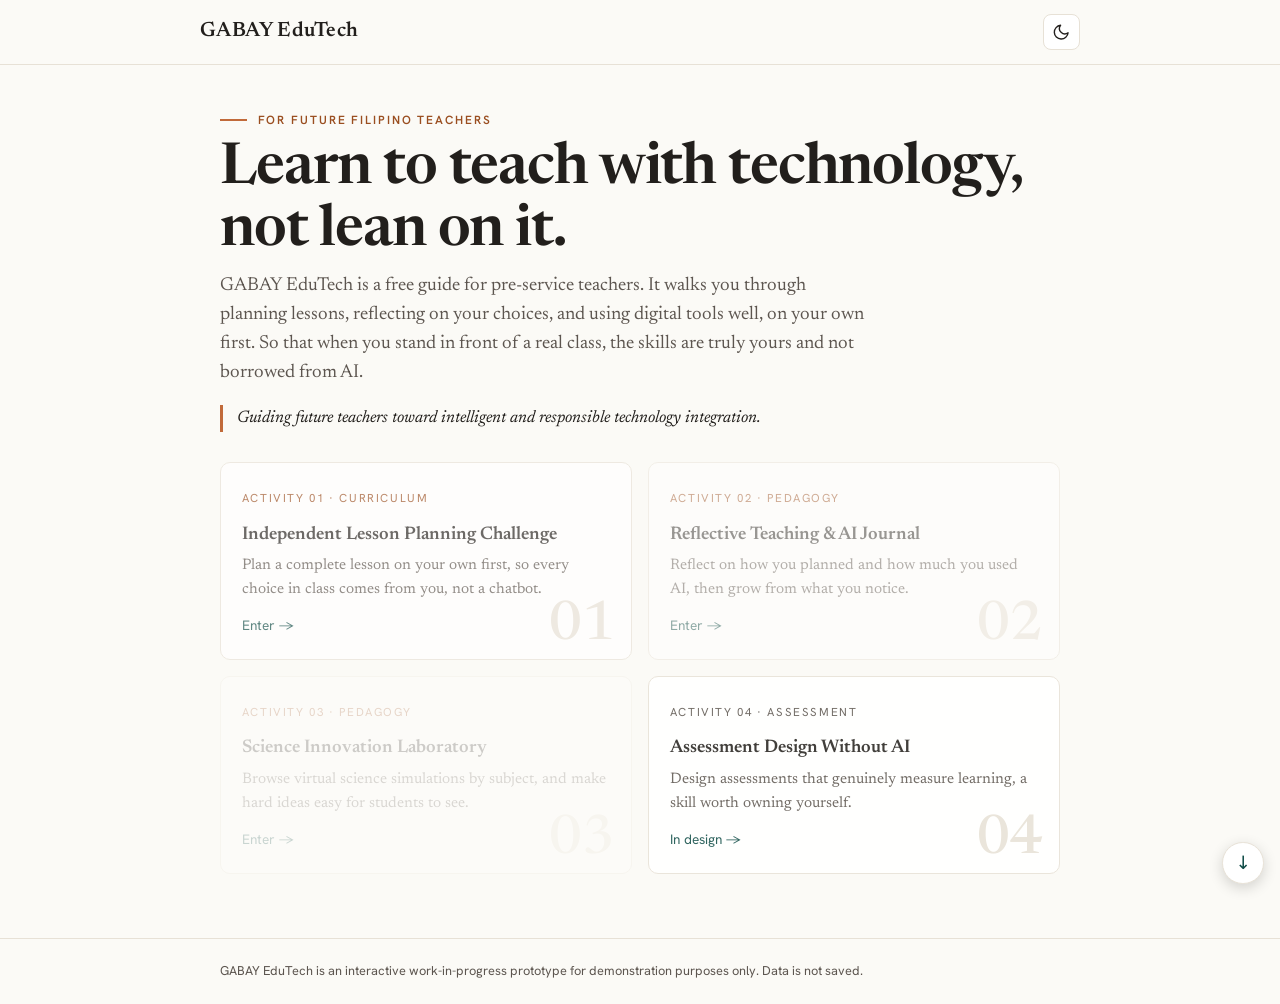
==== index.html @ 9e15fa3e "Add files via upload" ====
<!doctype html>
<html lang="en">
  <head>
    <meta charset="UTF-8" />
    <meta http-equiv="refresh" content="0; url=gabay-edutech-prototype-final.html" />
    <title>Redirecting...</title>
  </head>
  <body>
    <p>Redirecting to the webpage...</p>
    <p>
      <a href="gabay-edutech-prototype-final.html"
        >Click here if the page does not open.</a
      >
    </p>
  </body>
</html>
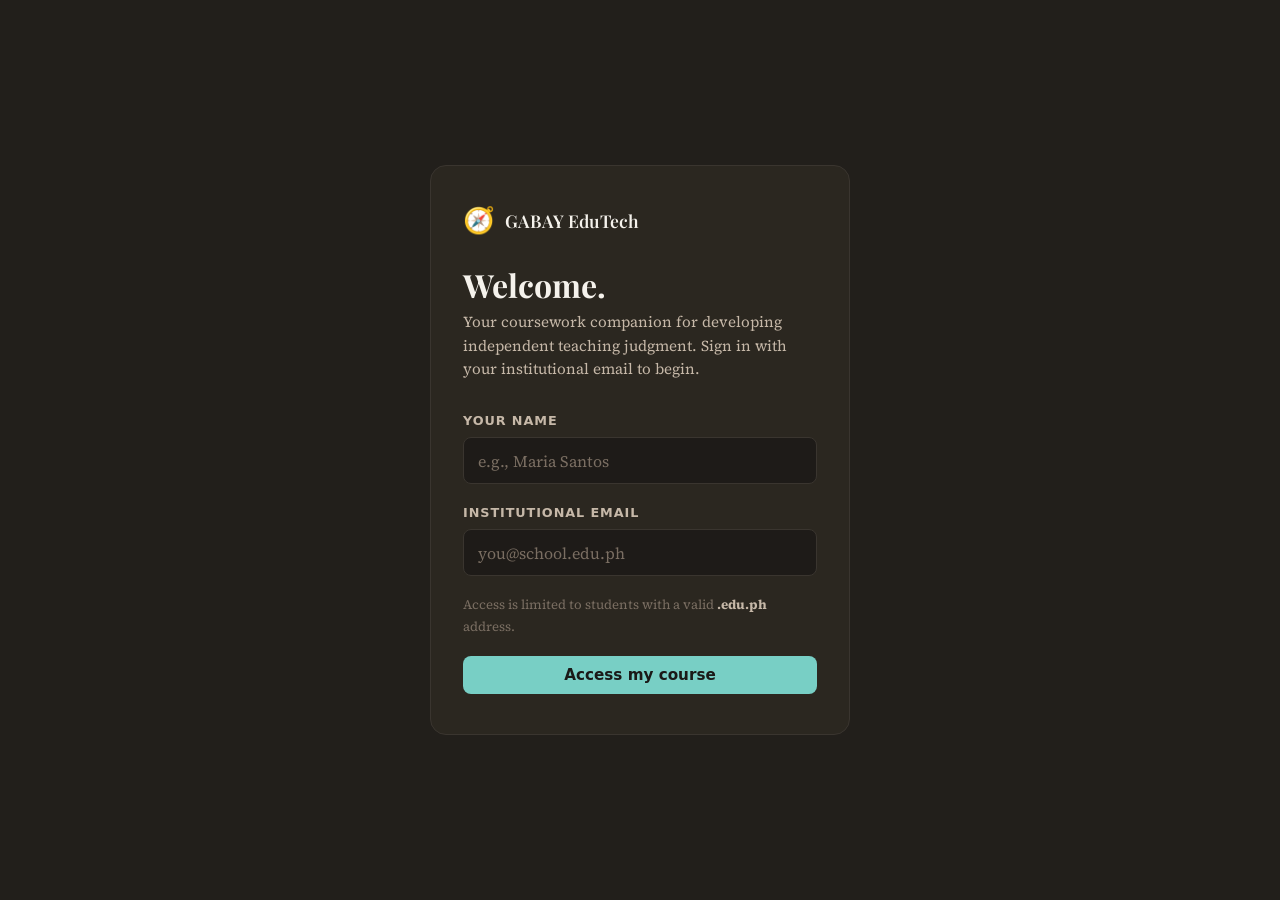
==== commit c252f38f: "Add files via upload" ====
--- a/index.html
+++ b/index.html
@@ -1,16 +1,133 @@
-<!doctype html>
-<html lang="en">
-  <head>
-    <meta charset="UTF-8" />
-    <meta http-equiv="refresh" content="0; url=gabay-edutech-prototype-final.html" />
-    <title>Redirecting...</title>
-  </head>
-  <body>
-    <p>Redirecting to the webpage...</p>
-    <p>
-      <a href="gabay-edutech-prototype-final.html"
-        >Click here if the page does not open.</a
-      >
-    </p>
-  </body>
-</html>
+<!DOCTYPE html>
+<html lang="en">
+<head>
+  <meta charset="UTF-8">
+  <meta name="viewport" content="width=device-width, initial-scale=1.0, viewport-fit=cover">
+  <meta name="color-scheme" content="dark">
+  <meta name="theme-color" content="#221F1B">
+  <title>GABAY EduTech</title>
+  <link rel="icon" href="data:image/svg+xml,<svg xmlns='http://www.w3.org/2000/svg' viewBox='0 0 100 100'><text x='50' y='54' font-size='78' text-anchor='middle' dominant-baseline='central'>%F0%9F%A7%AD</text></svg>">
+  <link rel="apple-touch-icon" href="data:image/svg+xml,<svg xmlns='http://www.w3.org/2000/svg' viewBox='0 0 100 100'><rect width='100' height='100' rx='22' fill='%23221F1B'/><text x='50' y='56' font-size='68' text-anchor='middle' dominant-baseline='central'>%F0%9F%A7%AD</text></svg>">
+  <link rel="preconnect" href="https://fonts.googleapis.com">
+  <link rel="preconnect" href="https://fonts.gstatic.com" crossorigin>
+  <link href="https://fonts.googleapis.com/css2?family=Playfair+Display:ital,wght@0,400;0,600;0,700;1,400&family=Source+Serif+4:ital,opsz,wght@0,8..60,300;0,8..60,400;0,8..60,600;1,8..60,400&display=swap" rel="stylesheet">
+  <link rel="stylesheet" href="style.css">
+</head>
+<body>
+
+  <a class="skip-link" href="#main-content">Skip to main content</a>
+
+  <!-- LOGIN SCREEN -->
+  <div id="login-screen" role="main" aria-label="Sign in to GABAY EduTech">
+    <div class="login-card">
+      <div class="login-brand" aria-hidden="true">
+        <span class="login-compass">&#x1F9ED;</span>
+        <span class="login-brand-name">GABAY EduTech</span>
+      </div>
+      <h1 class="login-heading">Welcome.</h1>
+      <p class="login-sub">Your coursework companion for developing independent teaching judgment. Sign in with your institutional email to begin.</p>
+      <div class="field-group">
+        <label for="login-name">Your name</label>
+        <input type="text" id="login-name" placeholder="e.g., Maria Santos" autocomplete="name" autocapitalize="words">
+      </div>
+      <div class="field-group">
+        <label for="login-email">Institutional email</label>
+        <input type="email" id="login-email" placeholder="you@school.edu.ph" autocomplete="email" inputmode="email">
+      </div>
+      <p class="login-note">Access is limited to students with a valid <strong>.edu.ph</strong> address.</p>
+      <p class="login-error" id="login-error" role="alert" aria-live="assertive" hidden>
+        Please enter your name and a valid .edu.ph email to continue.
+      </p>
+      <button class="btn btn-primary btn-block" id="login-submit">Access my course</button>
+    </div>
+  </div>
+
+  <!-- APP SHELL -->
+  <div id="app-wrapper" hidden>
+
+    <!-- SIDEBAR -->
+    <nav class="sidebar" id="sidebar" aria-label="Course navigation">
+      <div class="sidebar-header">
+        <button class="sidebar-logo-btn" id="sidebar-logo-btn" aria-label="Go to Dashboard">
+          <span aria-hidden="true">&#x1F9ED;</span>
+          <span class="sidebar-brand-text">GABAY EduTech</span>
+        </button>
+        <button class="sidebar-close-btn" id="sidebar-close-btn" aria-label="Close navigation">
+          <svg width="18" height="18" viewBox="0 0 24 24" fill="none" stroke="currentColor" stroke-width="2.2" stroke-linecap="round" stroke-linejoin="round" aria-hidden="true">
+            <line x1="18" y1="6" x2="6" y2="18"/><line x1="6" y1="6" x2="18" y2="18"/>
+          </svg>
+        </button>
+      </div>
+      <div class="sidebar-nav" id="sidebar-nav"><!-- Injected by JS --></div>
+      <div class="sidebar-footer">
+        <div class="sidebar-user-info" id="sidebar-user-info"><!-- Injected by JS --></div>
+        <button class="sidebar-logout-btn" id="logout-btn" aria-label="Log out">
+          <svg width="15" height="15" viewBox="0 0 24 24" fill="none" stroke="currentColor" stroke-width="2" stroke-linecap="round" stroke-linejoin="round" aria-hidden="true">
+            <path d="M9 21H5a2 2 0 0 1-2-2V5a2 2 0 0 1 2-2h4"/>
+            <polyline points="16 17 21 12 16 7"/>
+            <line x1="21" y1="12" x2="9" y2="12"/>
+          </svg>
+          Log out
+        </button>
+      </div>
+    </nav>
+
+    <div class="sidebar-backdrop" id="sidebar-backdrop" aria-hidden="true"></div>
+
+    <!-- CONTENT PANEL -->
+    <div class="content-panel">
+
+      <!-- Mobile top bar -->
+      <div class="mobile-bar" id="mobile-bar">
+        <button class="mobile-menu-btn" id="mobile-menu-btn" aria-label="Open navigation" aria-expanded="false" aria-controls="sidebar">
+          <svg width="20" height="20" viewBox="0 0 24 24" fill="none" stroke="currentColor" stroke-width="2" stroke-linecap="round" stroke-linejoin="round" aria-hidden="true">
+            <line x1="3" y1="6" x2="21" y2="6"/>
+            <line x1="3" y1="12" x2="21" y2="12"/>
+            <line x1="3" y1="18" x2="21" y2="18"/>
+          </svg>
+        </button>
+        <span class="mobile-brand">&#x1F9ED; GABAY EduTech</span>
+      </div>
+
+      <!-- Course header (only shown inside a module) -->
+      <div class="course-hdr" id="course-hdr" hidden aria-label="Module progress">
+        <div class="course-hdr-bar">
+          <button class="quit-btn" id="quit-btn" aria-label="Quit and return to dashboard">Quit</button>
+          <span class="course-hdr-title" id="course-hdr-title" aria-live="polite"></span>
+          <span class="course-hdr-step"  id="course-hdr-step"></span>
+        </div>
+        <div class="course-progress" id="course-progress" role="progressbar"
+             aria-valuemin="0" aria-valuemax="100" aria-valuenow="0" aria-label="Module progress">
+          <div class="course-progress-fill" id="course-progress-fill"></div>
+        </div>
+      </div>
+
+      <main id="main-content" tabindex="-1">
+        <div id="app"><!-- Injected by render() --></div>
+      </main>
+
+    </div><!-- /.content-panel -->
+
+    <!-- QUIT MODAL -->
+    <div class="modal-overlay" id="quit-modal" hidden
+         role="dialog" aria-modal="true" aria-labelledby="quit-modal-title">
+      <div class="modal-card">
+        <h2 class="modal-title" id="quit-modal-title">Return to Dashboard?</h2>
+        <p class="modal-body">Your work is saved automatically. You can pick up exactly where you left off.</p>
+        <div class="modal-actions">
+          <button class="btn btn-primary" id="modal-stay">Keep going</button>
+          <button class="btn btn-ghost"   id="modal-leave">Go to Dashboard</button>
+        </div>
+      </div>
+    </div>
+
+  </div><!-- /#app-wrapper -->
+
+  <!-- SCROLL FAB -->
+  <div class="scroll-fab" aria-hidden="true">
+    <button id="scroll-fab" tabindex="-1">&#8595;</button>
+  </div>
+
+  <script src="script.js"></script>
+</body>
+</html>
--- a/style.css
+++ b/style.css
@@ -0,0 +1,951 @@
+/* ================================================================
+   GABAY EduTech - Stylesheet
+   Sections (Ctrl+F to jump):
+     1. Design Tokens      colors, fonts, sizing
+     2. Reset              box-model and base defaults
+     3. Accessibility      skip link, focus ring
+     4. Login              the entry screen
+     5. Layout Shell       sidebar + content panel
+     6. Sidebar            nav, accordion, footer
+     7. Mobile Bar         hamburger header on small screens
+     8. Course Header      progress bar inside modules
+     9. Typography         headings, body, utility classes
+    10. Buttons            primary, ghost, block, small
+    11. Form Fields        inputs, textareas, labels
+    12. Dashboard          home after login
+    13. Step Screens       one topic at a time
+    14. Workspace          the lesson plan form
+    15. Self-Assessment    rating rows in the journal
+    16. Complete Screen    end-of-module moment
+    17. Science Lab        subject tabs and sim cards
+    18. About              research info page
+    19. Export / Print     print-safe PDF layout
+    20. Quit Modal         confirmation dialog
+    21. Scroll FAB         floating scroll button
+    22. Responsive         tablet and mobile
+   ================================================================ */
+
+
+/* ================================================================
+   1. DESIGN TOKENS
+   Change a value here and it updates everywhere on the site.
+   ================================================================ */
+:root {
+  /* --- Backgrounds --- */
+  --bg:         #221F1B;  /* Main page background */
+  --bg-sidebar: #1A1917;  /* Sidebar (slightly darker for depth) */
+  --bg-surface: #2B2720;  /* Cards, elevated surfaces */
+  --bg-hover:   #332E27;  /* Hover state on interactive items */
+  --bg-input:   #1E1B18;  /* Input backgrounds */
+
+  /* --- Accents --- */
+  --accent:      #78CFC5; /* Primary teal: buttons, active states */
+  --accent-dim:  #5BADA3; /* Teal on hover */
+  --accent-glow: rgba(120,207,197,0.12); /* Focus glow */
+  --accent2:     #D79A6B; /* Warm amber: tags, highlights */
+  --accent2-dim: #B8805A; /* Amber on hover */
+
+  /* --- Text (all pass WCAG AA on --bg) --- */
+  --text:       #F5F2EC;  /* Primary: 14.8:1 contrast */
+  --text-soft:  #C6B8A8;  /* Secondary: 8.4:1 contrast */
+  --text-dim:   #7A6E62;  /* Placeholders, subtle labels */
+  --text-on-accent: #1A1917; /* Dark text on teal buttons */
+
+  /* --- Borders --- */
+  --border:      #3A352F;
+  --border-soft: #2D2924;
+
+  /* --- Typography --- */
+  --font-heading: 'Playfair Display', Georgia, 'Times New Roman', serif;
+  --font-body:    'Source Serif 4', Georgia, 'Times New Roman', serif;
+  --font-ui:      system-ui, -apple-system, 'Segoe UI', Roboto, sans-serif;
+
+  /* --- Layout --- */
+  --sidebar-w:  252px;
+  --content-max: 660px;
+  --radius:     12px;
+  --radius-sm:  8px;
+  --radius-pill: 999px;
+}
+
+
+/* ================================================================
+   2. RESET
+   ================================================================ */
+*, *::before, *::after { box-sizing: border-box; margin: 0; padding: 0; }
+
+html {
+  height: 100%;
+  -webkit-text-size-adjust: 100%;
+  scroll-behavior: smooth;
+  background: var(--bg);
+}
+
+/* Respect users who prefer less motion (WCAG 2.3.3) */
+@media (prefers-reduced-motion: reduce) {
+  html { scroll-behavior: auto; }
+  *, *::before, *::after {
+    animation-duration: 0.01ms !important;
+    transition-duration: 0.01ms !important;
+  }
+}
+
+body {
+  min-height: 100%;
+  font-family: var(--font-body);
+  font-size: 18px;
+  line-height: 1.65;
+  color: var(--text);
+  background: var(--bg);
+  -webkit-font-smoothing: antialiased;
+  -moz-osx-font-smoothing: grayscale;
+  text-rendering: optimizeLegibility;
+  -webkit-tap-highlight-color: transparent;
+}
+
+/* UI chrome uses the system sans for crispness */
+button, input, textarea, select, label { font-family: var(--font-ui); }
+
+a { color: var(--accent); text-underline-offset: 3px; }
+img, svg { display: block; }
+ul, ol { list-style: none; }
+button { cursor: pointer; border: none; background: none; color: inherit; }
+
+
+/* ================================================================
+   3. ACCESSIBILITY
+   ================================================================ */
+
+/* Skip link: off-screen until keyboard-focused */
+.skip-link {
+  position: absolute;
+  left: -9999px;
+  top: 0;
+  z-index: 9999;
+  background: var(--accent);
+  color: var(--text-on-accent);
+  font-family: var(--font-ui);
+  font-weight: 600;
+  padding: 0.6rem 1.1rem;
+  border-radius: 0 0 var(--radius-sm) 0;
+  text-decoration: none;
+}
+.skip-link:focus { left: 0; }
+
+/* Visible focus ring for keyboard navigation (WCAG 2.4.7) */
+:focus-visible {
+  outline: 2px solid var(--accent);
+  outline-offset: 3px;
+  border-radius: 4px;
+}
+
+
+/* ================================================================
+   4. LOGIN
+   ================================================================ */
+#login-screen {
+  position: fixed;
+  inset: 0;
+  z-index: 80;
+  display: flex;
+  align-items: center;
+  justify-content: center;
+  padding: 1.5rem;
+  background: var(--bg);
+}
+
+.login-card {
+  width: 100%;
+  max-width: 420px;
+  background: var(--bg-surface);
+  border: 1px solid var(--border);
+  border-radius: 16px;
+  padding: 2.5rem 2rem;
+}
+
+.login-brand {
+  display: flex;
+  align-items: center;
+  gap: 0.6rem;
+  margin-bottom: 2rem;
+}
+.login-compass      { font-size: 1.6rem; line-height: 1; }
+.login-brand-name   { font-family: var(--font-heading); font-weight: 600; font-size: 1.1rem; }
+.login-heading      { font-family: var(--font-heading); font-size: 2rem; font-weight: 700; margin-bottom: 0.5rem; }
+.login-sub          { font-size: 0.95rem; color: var(--text-soft); line-height: 1.55; margin-bottom: 1.8rem; }
+.login-note         { font-size: 0.82rem; color: var(--text-dim); margin: 0.5rem 0 1.2rem; }
+.login-note strong  { color: var(--text-soft); }
+.login-error {
+  font-size: 0.88rem;
+  color: var(--accent2);
+  margin-bottom: 0.9rem;
+  padding: 0.6rem 0.8rem;
+  background: rgba(215,154,107,0.1);
+  border-radius: var(--radius-sm);
+  border: 1px solid rgba(215,154,107,0.2);
+}
+
+
+/* ================================================================
+   5. LAYOUT SHELL
+   ================================================================ */
+#app-wrapper      { display: flex; min-height: 100vh; }
+.content-panel    { flex: 1; min-width: 0; display: flex; flex-direction: column; }
+main#main-content { flex: 1; outline: none; }
+
+
+/* ================================================================
+   6. SIDEBAR
+   ================================================================ */
+.sidebar {
+  width: var(--sidebar-w);
+  flex: 0 0 var(--sidebar-w);
+  background: var(--bg-sidebar);
+  border-right: 1px solid var(--border);
+  display: flex;
+  flex-direction: column;
+  height: 100vh;
+  position: sticky;
+  top: 0;
+  overflow-y: auto;
+  scrollbar-width: thin;
+  scrollbar-color: var(--border) transparent;
+}
+
+.sidebar-header {
+  display: flex;
+  align-items: center;
+  justify-content: space-between;
+  padding: 1.1rem 1rem 1rem;
+  border-bottom: 1px solid var(--border-soft);
+  flex-shrink: 0;
+}
+
+.sidebar-logo-btn {
+  display: flex;
+  align-items: center;
+  gap: 0.55rem;
+  font-family: var(--font-heading);
+  font-weight: 600;
+  font-size: 1rem;
+  color: var(--text);
+  border-radius: var(--radius-sm);
+  padding: 0.3rem 0.4rem;
+}
+.sidebar-logo-btn:hover { color: var(--accent); }
+.sidebar-brand-text { white-space: nowrap; }
+
+.sidebar-close-btn {
+  color: var(--text-dim);
+  border-radius: var(--radius-sm);
+  padding: 0.35rem;
+  display: none; /* Shown only on mobile */
+  place-items: center;
+}
+.sidebar-close-btn:hover { background: var(--bg-hover); color: var(--text); }
+
+.sidebar-nav { flex: 1; padding: 0.8rem 0; overflow-y: auto; }
+
+/* Section label (e.g., "LEARNING JOURNEY") */
+.sb-section-label {
+  font-family: var(--font-ui);
+  font-size: 0.68rem;
+  font-weight: 700;
+  letter-spacing: 0.12em;
+  text-transform: uppercase;
+  color: var(--text-dim);
+  padding: 0.8rem 1.1rem 0.3rem;
+}
+
+.sb-divider { height: 1px; background: var(--border-soft); margin: 0.7rem 1rem; }
+
+/* Generic nav link (Lab, About) */
+.sb-link {
+  display: flex;
+  align-items: center;
+  gap: 0.7rem;
+  padding: 0.6rem 1rem;
+  font-family: var(--font-ui);
+  font-size: 0.9rem;
+  font-weight: 500;
+  color: var(--text-soft);
+  text-decoration: none;
+  border-radius: var(--radius-sm);
+  margin: 0 0.5rem;
+  width: calc(100% - 1rem);
+  transition: background 0.12s, color 0.12s;
+  border: none;
+  background: none;
+  text-align: left;
+  cursor: pointer;
+}
+.sb-link:hover    { background: var(--bg-hover); color: var(--text); }
+.sb-link.is-active {
+  background: rgba(120,207,197,0.1);
+  color: var(--accent);
+}
+.sb-link svg { flex-shrink: 0; }
+
+/* Module entry */
+.sb-module { margin: 0 0.5rem 0.1rem; }
+.sb-module-hdr {
+  display: flex;
+  align-items: center;
+  gap: 0.6rem;
+  padding: 0.6rem 0.5rem;
+  font-family: var(--font-ui);
+  font-size: 0.9rem;
+  font-weight: 600;
+  color: var(--text-soft);
+  border-radius: var(--radius-sm);
+  width: 100%;
+  border: none;
+  background: none;
+  text-align: left;
+  cursor: pointer;
+  transition: background 0.12s, color 0.12s;
+}
+.sb-module-hdr:hover       { background: var(--bg-hover); color: var(--text); }
+.sb-module-hdr.is-active   { color: var(--text); }
+.sb-module-hdr.is-done     { color: var(--accent); }
+.sb-module-hdr:disabled    { opacity: 0.45; cursor: default; }
+
+.sb-module-status {
+  margin-left: auto;
+  font-size: 0.68rem;
+  font-weight: 700;
+  letter-spacing: 0.05em;
+  padding: 0.15rem 0.5rem;
+  border-radius: var(--radius-pill);
+  font-family: var(--font-ui);
+  flex-shrink: 0;
+}
+.sb-status-done   { background: rgba(120,207,197,0.15); color: var(--accent); }
+.sb-status-active { background: rgba(215,154,107,0.15); color: var(--accent2); }
+.sb-status-locked { background: var(--bg-hover); color: var(--text-dim); }
+
+/* Accordion step links inside a module */
+.sb-accordion { padding-bottom: 0.4rem; }
+.sb-step-item {
+  display: flex;
+  align-items: center;
+  gap: 0.65rem;
+  padding: 0.38rem 0.5rem 0.38rem 2rem;
+  font-family: var(--font-ui);
+  font-size: 0.83rem;
+  color: var(--text-dim);
+  border-radius: var(--radius-sm);
+  transition: background 0.12s, color 0.12s;
+}
+button.sb-step-item {
+  cursor: pointer;
+  border: none;
+  background: none;
+  width: 100%;
+  text-align: left;
+}
+button.sb-step-item:hover { background: var(--bg-hover); color: var(--text-soft); }
+.sb-step-item.is-current  { color: var(--accent); background: rgba(120,207,197,0.08); }
+.sb-step-item.is-done     { color: var(--text-soft); }
+
+.sb-step-dot {
+  width: 7px;
+  height: 7px;
+  border-radius: 50%;
+  background: var(--border);
+  border: 1.5px solid var(--border);
+  flex-shrink: 0;
+}
+.sb-step-item.is-done    .sb-step-dot { background: var(--accent); border-color: var(--accent); }
+.sb-step-item.is-current .sb-step-dot { background: var(--accent2); border-color: var(--accent2); }
+
+/* Sidebar footer */
+.sidebar-footer {
+  border-top: 1px solid var(--border-soft);
+  padding: 1rem;
+  flex-shrink: 0;
+}
+.sidebar-user-info { margin-bottom: 0.8rem; }
+.sb-user-name  { font-family: var(--font-ui); font-size: 0.88rem; font-weight: 600; color: var(--text); overflow: hidden; text-overflow: ellipsis; white-space: nowrap; }
+.sb-user-email { font-family: var(--font-ui); font-size: 0.78rem; color: var(--text-dim); overflow: hidden; text-overflow: ellipsis; white-space: nowrap; margin-top: 0.15rem; }
+
+.sidebar-logout-btn {
+  display: flex;
+  align-items: center;
+  gap: 0.6rem;
+  font-family: var(--font-ui);
+  font-size: 0.88rem;
+  color: var(--text-dim);
+  padding: 0.5rem 0.6rem;
+  border-radius: var(--radius-sm);
+  width: 100%;
+  text-align: left;
+  transition: background 0.12s, color 0.12s;
+}
+.sidebar-logout-btn:hover { background: var(--bg-hover); color: var(--text-soft); }
+
+.sidebar-backdrop {
+  position: fixed; inset: 0; z-index: 39;
+  background: rgba(0,0,0,0.6);
+  opacity: 0; pointer-events: none;
+  transition: opacity 0.25s ease;
+}
+@media (min-width: 900px) { .sidebar-backdrop { display: none; } }
+.sidebar-backdrop.is-open { opacity: 1; pointer-events: auto; }
+
+
+/* ================================================================
+   7. MOBILE BAR
+   ================================================================ */
+.mobile-bar {
+  display: none;
+  align-items: center;
+  gap: 0.75rem;
+  padding: 0.9rem 1.1rem;
+  border-bottom: 1px solid var(--border-soft);
+  background: var(--bg-sidebar);
+  position: sticky;
+  top: 0;
+  z-index: 20;
+  flex-shrink: 0;
+}
+.mobile-menu-btn {
+  color: var(--text-soft);
+  border-radius: var(--radius-sm);
+  padding: 0.35rem;
+  display: grid;
+  place-items: center;
+}
+.mobile-menu-btn:hover { background: var(--bg-hover); color: var(--text); }
+.mobile-brand { font-family: var(--font-heading); font-weight: 600; font-size: 1rem; color: var(--text); }
+
+
+/* ================================================================
+   8. COURSE HEADER
+   ================================================================ */
+.course-hdr {
+  border-bottom: 1px solid var(--border-soft);
+  background: var(--bg-sidebar);
+  position: sticky;
+  top: 0;
+  z-index: 20;
+  flex-shrink: 0;
+}
+.course-hdr-bar {
+  display: flex;
+  align-items: center;
+  justify-content: space-between;
+  gap: 1rem;
+  padding: 0.85rem 1.4rem;
+}
+.quit-btn {
+  font-family: var(--font-ui);
+  font-size: 0.78rem;
+  font-weight: 700;
+  letter-spacing: 0.06em;
+  text-transform: uppercase;
+  color: var(--text-dim);
+  border: 1px solid var(--border);
+  border-radius: var(--radius-sm);
+  padding: 0.35rem 0.75rem;
+  transition: border-color 0.15s, color 0.15s, background 0.15s;
+}
+.quit-btn:hover {
+  border-color: var(--accent2-dim);
+  color: var(--accent2);
+  background: rgba(215,154,107,0.08);
+}
+.course-hdr-title {
+  font-family: var(--font-ui);
+  font-size: 0.9rem;
+  font-weight: 600;
+  color: var(--text-soft);
+  text-align: center;
+  flex: 1;
+}
+.course-hdr-step {
+  font-family: var(--font-ui);
+  font-size: 0.8rem;
+  color: var(--text-dim);
+  white-space: nowrap;
+}
+.course-progress      { height: 3px; background: var(--border-soft); }
+.course-progress-fill {
+  height: 100%;
+  background: linear-gradient(90deg, var(--accent-dim), var(--accent));
+  transition: width 0.4s ease;
+}
+
+
+/* ================================================================
+   9. TYPOGRAPHY
+   ================================================================ */
+h1 { font-family: var(--font-heading); font-weight: 700; font-size: clamp(1.85rem,5vw,2.8rem); line-height: 1.1; color: var(--text); }
+h2 { font-family: var(--font-heading); font-weight: 600; font-size: 1.3rem; line-height: 1.25; color: var(--text); margin-bottom: 0.5rem; }
+h3 { font-family: var(--font-heading); font-weight: 600; font-size: 1.08rem; color: var(--text); }
+
+.eyebrow {
+  display: inline-block;
+  font-family: var(--font-ui);
+  font-size: 0.72rem;
+  font-weight: 700;
+  letter-spacing: 0.14em;
+  text-transform: uppercase;
+  color: var(--accent2);
+  margin-bottom: 0.5rem;
+}
+.lede  { font-size: 1.05rem; color: var(--text-soft); line-height: 1.65; max-width: var(--content-max); }
+.muted { font-family: var(--font-ui); font-size: 0.88rem; color: var(--text-soft); }
+
+.kicker {
+  display: block;
+  font-family: var(--font-ui);
+  font-size: 0.72rem;
+  font-weight: 700;
+  letter-spacing: 0.1em;
+  text-transform: uppercase;
+  color: var(--text-dim);
+  margin-bottom: 0.4rem;
+}
+.motto {
+  font-style: italic;
+  color: var(--text-soft);
+  border-left: 3px solid var(--accent2);
+  padding-left: 1rem;
+  margin-top: 1.2rem;
+  font-size: 1rem;
+  line-height: 1.6;
+  max-width: var(--content-max);
+}
+
+
+/* ================================================================
+   10. BUTTONS
+   ================================================================ */
+.btn {
+  display: inline-flex;
+  align-items: center;
+  justify-content: center;
+  gap: 0.5rem;
+  font-family: var(--font-ui);
+  font-size: 0.95rem;
+  font-weight: 600;
+  border-radius: var(--radius-sm);
+  padding: 0.7rem 1.3rem;
+  border: none;
+  cursor: pointer;
+  text-decoration: none;
+  white-space: nowrap;
+  line-height: 1;
+  transition: background 0.15s, color 0.15s, transform 0.12s;
+}
+.btn:hover  { transform: translateY(-1px); }
+.btn:active { transform: translateY(0); }
+.btn:disabled { opacity: 0.45; cursor: default; pointer-events: none; }
+
+.btn-primary { background: var(--accent); color: var(--text-on-accent); }
+.btn-primary:hover { background: var(--accent-dim); }
+
+.btn-ghost {
+  background: transparent;
+  color: var(--text-soft);
+  border: 1px solid var(--border);
+}
+.btn-ghost:hover { background: var(--bg-hover); color: var(--text); border-color: var(--text-dim); }
+
+.btn-block { width: 100%; }
+.btn-sm    { font-size: 0.85rem; padding: 0.5rem 0.9rem; }
+
+
+/* ================================================================
+   11. FORM FIELDS
+   ================================================================ */
+.field-group { margin-bottom: 1.1rem; }
+.field-group label {
+  display: block;
+  font-size: 0.8rem;
+  font-weight: 600;
+  letter-spacing: 0.07em;
+  text-transform: uppercase;
+  color: var(--text-soft);
+  margin-bottom: 0.4rem;
+}
+.field-group input,
+.field-group textarea {
+  width: 100%;
+  background: var(--bg-input);
+  border: 1px solid var(--border);
+  border-radius: var(--radius-sm);
+  padding: 0.72rem 0.9rem;
+  font-size: 1rem;
+  font-family: var(--font-body);
+  color: var(--text);
+  transition: border-color 0.15s, box-shadow 0.15s;
+}
+.field-group input::placeholder,
+.field-group textarea::placeholder { color: var(--text-dim); }
+.field-group input:focus,
+.field-group textarea:focus {
+  outline: none;
+  border-color: var(--accent);
+  box-shadow: 0 0 0 3px var(--accent-glow);
+}
+.field-group textarea {
+  min-height: 3rem;
+  resize: none;
+  overflow: hidden;
+  line-height: 1.6;
+}
+
+
+/* ================================================================
+   12. DASHBOARD
+   ================================================================ */
+.dashboard { max-width: 680px; margin: 0 auto; padding: 3rem 1.6rem 5rem; }
+.dash-greeting { margin-bottom: 2.4rem; }
+.dash-greeting h1 { margin-bottom: 0.4rem; }
+
+.dash-continue-card {
+  background: var(--bg-surface);
+  border: 1px solid var(--border);
+  border-radius: var(--radius);
+  padding: 1.5rem;
+  margin-bottom: 1.3rem;
+}
+.dash-continue-card h2 { font-size: 1rem; color: var(--text-soft); font-weight: 500; margin-bottom: 0.3rem; }
+.dash-module-title     { font-family: var(--font-heading); font-size: 1.4rem; font-weight: 700; color: var(--text); margin-bottom: 1.2rem; }
+.dash-progress-row     { display: flex; align-items: center; justify-content: space-between; gap: 1rem; }
+.dash-progress-label   { font-family: var(--font-ui); font-size: 0.82rem; color: var(--text-dim); }
+
+.dash-prog-card {
+  background: var(--bg-surface);
+  border: 1px solid var(--border);
+  border-radius: var(--radius);
+  padding: 1.3rem 1.5rem;
+  margin-bottom: 1.3rem;
+}
+.dash-prog-fraction { font-family: var(--font-heading); font-size: 2.4rem; font-weight: 700; color: var(--accent); line-height: 1; margin-bottom: 0.2rem; }
+.dash-prog-of       { font-family: var(--font-ui); font-size: 0.85rem; color: var(--text-soft); margin-bottom: 1rem; }
+.dash-segs          { display: flex; gap: 0.5rem; }
+.dash-seg           { flex: 1; height: 6px; border-radius: var(--radius-pill); background: var(--border); transition: background 0.4s; }
+.dash-seg.is-done   { background: linear-gradient(90deg, var(--accent-dim), var(--accent)); }
+.dash-seg-labels    { display: flex; gap: 0.5rem; margin-top: 0.5rem; }
+.dash-seg-labels span { flex: 1; font-family: var(--font-ui); font-size: 0.72rem; color: var(--text-dim); text-align: center; }
+
+.dash-resource-card {
+  background: var(--bg-surface);
+  border: 1px solid var(--border);
+  border-radius: var(--radius);
+  padding: 1.1rem 1.5rem;
+  display: flex;
+  align-items: center;
+  justify-content: space-between;
+  gap: 1rem;
+}
+.dash-resource-card h3  { font-size: 0.97rem; margin-bottom: 0.2rem; }
+.dash-resource-card p   { font-family: var(--font-ui); font-size: 0.82rem; color: var(--text-soft); }
+.dash-complete-banner   {
+  background: rgba(120,207,197,0.07);
+  border: 1px solid rgba(120,207,197,0.18);
+  border-radius: var(--radius);
+  padding: 1.5rem;
+  text-align: center;
+  margin-bottom: 1.3rem;
+}
+.dash-complete-banner p { font-family: var(--font-ui); font-size: 0.9rem; color: var(--text-soft); margin-top: 0.4rem; }
+
+
+/* ================================================================
+   13. STEP SCREENS (lesson elements, guidelines, journal questions)
+   ================================================================ */
+.step-screen {
+  max-width: var(--content-max);
+  margin: 0 auto;
+  padding: 3rem 1.6rem 7rem;
+  animation: step-in 0.28s ease both;
+}
+@keyframes step-in {
+  from { opacity: 0; transform: translateY(8px); }
+  to   { opacity: 1; transform: none; }
+}
+
+.step-count {
+  display: block;
+  font-family: var(--font-ui);
+  font-size: 0.73rem;
+  font-weight: 700;
+  letter-spacing: 0.12em;
+  text-transform: uppercase;
+  color: var(--accent2);
+  margin-bottom: 0.6rem;
+}
+.step-screen h1    { margin-bottom: 1rem; }
+.step-def          { font-size: 1.05rem; color: var(--text-soft); line-height: 1.7; margin-bottom: 1.4rem; max-width: var(--content-max); }
+
+.step-example {
+  background: rgba(120,207,197,0.07);
+  border: 1px solid rgba(120,207,197,0.18);
+  border-left: 4px solid var(--accent);
+  border-radius: var(--radius-sm);
+  padding: 1rem 1.1rem;
+  margin-top: 0.8rem;
+  font-family: var(--font-body);
+  font-style: italic;
+  font-size: 1rem;
+  color: var(--text-soft);
+  line-height: 1.6;
+}
+
+/* Guidelines */
+.guidelines-rules { margin: 1rem 0 1.6rem; }
+.guidelines-rules li {
+  display: flex;
+  gap: 0.75rem;
+  align-items: flex-start;
+  padding: 0.6rem 0;
+  border-bottom: 1px solid var(--border-soft);
+  font-size: 0.97rem;
+  color: var(--text-soft);
+}
+.guidelines-rules li:last-child { border-bottom: none; }
+.rule-num { font-family: var(--font-ui); font-weight: 700; color: var(--accent2); font-size: 0.85rem; flex-shrink: 0; margin-top: 0.1rem; }
+
+.guidelines-grid { display: grid; grid-template-columns: 1fr 1fr; gap: 1rem; margin-top: 1rem; }
+.guidelines-panel { background: var(--bg-surface); border: 1px solid var(--border); border-radius: var(--radius); padding: 1.1rem 1.2rem; }
+.guidelines-panel.ok { border-left: 4px solid var(--accent); }
+.guidelines-panel.no { border-left: 4px solid var(--accent2); }
+.guidelines-panel h3 { font-family: var(--font-ui); font-size: 0.78rem; letter-spacing: 0.08em; text-transform: uppercase; color: var(--text-soft); margin-bottom: 0.7rem; }
+.guidelines-panel li { font-family: var(--font-ui); font-size: 0.9rem; color: var(--text-soft); padding: 0.25rem 0 0.25rem 1rem; position: relative; }
+.guidelines-panel li::before { content: '\00b7'; position: absolute; left: 0; color: var(--text-dim); }
+
+/* Journal question */
+.question-section { display: block; font-family: var(--font-ui); font-size: 0.73rem; font-weight: 700; letter-spacing: 0.12em; text-transform: uppercase; color: var(--accent2); margin-bottom: 0.6rem; }
+.question-text    { font-family: var(--font-heading); font-size: clamp(1.25rem,4vw,1.7rem); font-weight: 600; line-height: 1.25; color: var(--text); margin-bottom: 1.3rem; }
+
+/* Sticky Continue bar at the bottom of step screens */
+.step-actions {
+  position: fixed;
+  bottom: 0;
+  right: 0;
+  left: var(--sidebar-w);
+  background: var(--bg);
+  border-top: 1px solid var(--border-soft);
+  padding: 0.9rem 1.6rem max(0.9rem, env(safe-area-inset-bottom));
+  display: flex;
+  align-items: center;
+  justify-content: space-between;
+  gap: 1rem;
+  z-index: 10;
+}
+.step-back-btn { font-size: 0.88rem; color: var(--text-dim); border-radius: var(--radius-sm); padding: 0.5rem 0.7rem; transition: color 0.15s, background 0.15s; }
+.step-back-btn:hover { color: var(--text-soft); background: var(--bg-hover); }
+
+
+/* ================================================================
+   14. WORKSPACE
+   ================================================================ */
+.workspace { max-width: 720px; margin: 0 auto; padding: 2.5rem 1.6rem 10rem; }
+.workspace h2 { font-size: 1.05rem; margin-top: 2rem; margin-bottom: 0.8rem; padding-bottom: 0.4rem; border-bottom: 1px solid var(--border-soft); }
+
+.ws-two-col { display: grid; grid-template-columns: 1fr 1fr; gap: 0.8rem; }
+
+.strategy-toggle { display: inline-flex; border: 1px solid var(--border); border-radius: var(--radius-sm); overflow: hidden; margin-bottom: 0.5rem; }
+.strategy-toggle button { font-size: 0.9rem; font-weight: 600; padding: 0.5rem 1.1rem; color: var(--text-soft); background: transparent; transition: background 0.15s, color 0.15s; }
+.strategy-toggle button[aria-pressed="true"] { background: var(--accent); color: var(--text-on-accent); }
+
+.phase-card { background: var(--bg-surface); border: 1px solid var(--border); border-radius: var(--radius); padding: 1rem 1.1rem; margin-bottom: 0.7rem; }
+.phase-card-hdr { display: flex; align-items: center; gap: 0.6rem; margin-bottom: 0.6rem; }
+.phase-card-hdr h3 { font-size: 0.97rem; }
+.phase-tag { font-family: var(--font-ui); font-size: 0.65rem; font-weight: 700; letter-spacing: 0.08em; text-transform: uppercase; padding: 0.15rem 0.5rem; border-radius: var(--radius-pill); background: rgba(215,154,107,0.15); color: var(--accent2); }
+.phase-hint { font-family: var(--font-ui); font-size: 0.83rem; color: var(--text-dim); margin-bottom: 0.6rem; }
+
+
+/* ================================================================
+   15. SELF-ASSESSMENT
+   ================================================================ */
+.self-assess { max-width: var(--content-max); margin: 0 auto; padding: 3rem 1.6rem 7rem; animation: step-in 0.28s ease both; }
+
+.rating-row {
+  display: flex;
+  align-items: center;
+  justify-content: space-between;
+  gap: 1rem;
+  padding: 0.85rem 0;
+  border-bottom: 1px solid var(--border-soft);
+}
+.rating-row:last-child { border-bottom: none; }
+.rating-label { font-family: var(--font-body); font-size: 0.97rem; color: var(--text-soft); flex: 1; max-width: 38ch; }
+
+.rating-scale { display: flex; gap: 0.4rem; flex-shrink: 0; }
+.rating-scale label { cursor: pointer; }
+.rating-scale input[type="radio"] { position: absolute; opacity: 0; width: 0; height: 0; }
+.rating-dot {
+  display: grid;
+  place-items: center;
+  width: 2.2rem;
+  height: 2.2rem;
+  border-radius: var(--radius-sm);
+  border: 1px solid var(--border);
+  font-family: var(--font-ui);
+  font-size: 0.85rem;
+  color: var(--text-dim);
+  transition: background 0.12s, border-color 0.12s, color 0.12s;
+}
+.rating-scale input:checked + .rating-dot { background: var(--accent); color: var(--text-on-accent); border-color: var(--accent); }
+.rating-scale input:focus-visible + .rating-dot { outline: 2px solid var(--accent); outline-offset: 2px; }
+.rating-scale label:hover .rating-dot { border-color: var(--accent); color: var(--accent); }
+
+
+/* ================================================================
+   16. COMPLETE SCREEN
+   ================================================================ */
+.complete-screen { max-width: var(--content-max); margin: 0 auto; padding: 4rem 1.6rem 5rem; text-align: center; animation: step-in 0.35s ease both; }
+.complete-check {
+  width: 4rem; height: 4rem; border-radius: 50%;
+  background: rgba(120,207,197,0.1);
+  border: 2px solid var(--accent);
+  display: grid; place-items: center;
+  margin: 0 auto 1.5rem;
+  color: var(--accent);
+}
+.complete-screen h1 { margin-bottom: 0.6rem; }
+.complete-screen .lede { margin: 0 auto 2rem; }
+.complete-actions { display: flex; flex-direction: column; align-items: center; gap: 0.7rem; max-width: 300px; margin: 0 auto; }
+.complete-actions .btn { width: 100%; }
+
+
+/* ================================================================
+   17. SCIENCE LAB
+   ================================================================ */
+.lab-screen { max-width: 720px; margin: 0 auto; padding: 2.5rem 1.6rem 5rem; }
+.lab-tabs { display: flex; flex-wrap: wrap; gap: 0.5rem; margin: 1.2rem 0; }
+.lab-tab {
+  font-family: var(--font-ui); font-size: 0.87rem; font-weight: 600;
+  padding: 0.45rem 1rem; border-radius: var(--radius-pill);
+  border: 1px solid var(--border); background: var(--bg-surface); color: var(--text-soft);
+  transition: background 0.15s, color 0.15s, border-color 0.15s; cursor: pointer;
+}
+.lab-tab.is-active, .lab-tab:hover { background: var(--accent); color: var(--text-on-accent); border-color: var(--accent); }
+
+.sim-list { display: grid; gap: 0.7rem; margin-top: 1rem; }
+.sim-card { background: var(--bg-surface); border: 1px solid var(--border); border-radius: var(--radius); padding: 1rem 1.2rem; transition: border-color 0.15s; }
+.sim-card:hover { border-color: var(--accent); }
+.sim-card h3 { font-size: 0.98rem; margin-bottom: 0.3rem; }
+.sim-card p  { font-family: var(--font-ui); font-size: 0.85rem; color: var(--text-soft); margin-bottom: 0.55rem; }
+.sim-card a  { font-family: var(--font-ui); font-size: 0.84rem; font-weight: 600; color: var(--accent); text-decoration: none; }
+.sim-card a:hover { text-decoration: underline; }
+
+
+/* ================================================================
+   18. ABOUT
+   ================================================================ */
+.about-screen { max-width: var(--content-max); margin: 0 auto; padding: 3rem 1.6rem 5rem; }
+.about-screen h1 { margin-bottom: 0.6rem; }
+.about-screen h2 { margin-top: 2.4rem; }
+.about-screen p:not(.eyebrow) { color: var(--text-soft); margin-top: 0.5rem; line-height: 1.7; }
+.about-screen ul { padding-left: 1.2rem; margin-top: 0.5rem; }
+.about-screen li { color: var(--text-soft); margin-bottom: 0.5rem; list-style: disc; }
+
+.team-grid { display: grid; grid-template-columns: repeat(3, 1fr); gap: 0.8rem; margin-top: 0.9rem; }
+.team-card { background: var(--bg-surface); border: 1px solid var(--border); border-radius: var(--radius); padding: 1rem 1.1rem; }
+.tc-uni  { font-family: var(--font-ui); font-size: 0.7rem; font-weight: 700; letter-spacing: 0.1em; text-transform: uppercase; color: var(--accent2); margin-bottom: 0.35rem; }
+.tc-name { font-family: var(--font-ui); font-size: 0.92rem; font-weight: 600; color: var(--text); }
+.tc-role { font-family: var(--font-ui); font-size: 0.82rem; color: var(--text-soft); margin-top: 0.15rem; }
+
+
+/* ================================================================
+   19. EXPORT / PRINT
+   ================================================================ */
+.export-screen { max-width: 740px; margin: 0 auto; padding: 2rem 1.6rem 5rem; }
+.export-actions { display: flex; gap: 0.7rem; flex-wrap: wrap; margin-bottom: 1.5rem; }
+.print-doc { background: #fff; color: #111; border-radius: var(--radius); padding: 2.2rem 2.4rem; border: 1px solid var(--border); }
+.pd-head   { border-bottom: 2px solid #111; padding-bottom: 0.6rem; margin-bottom: 1.1rem; }
+.pd-title  { font-size: 1.6rem; font-family: var(--font-heading); color: #111; }
+.pd-meta   { font-family: var(--font-ui); color: #444; font-size: 0.9rem; margin-top: 0.3rem; }
+.pd-h      { font-family: var(--font-ui); font-size: 0.9rem; font-weight: 700; border-bottom: 1px solid #ddd; padding-bottom: 0.2rem; margin: 1.2rem 0 0.5rem; color: #111; }
+.pd-table  { width: 100%; border-collapse: collapse; font-size: 0.9rem; margin: 0.3rem 0; }
+.pd-table th, .pd-table td { border: 1px solid #ddd; padding: 0.45rem 0.6rem; text-align: left; vertical-align: top; color: #111; }
+.pd-table th { font-family: var(--font-ui); font-weight: 600; background: #f7f4f0; width: 8.5rem; }
+.pd-table.proc thead th { background: #ede9e3; font-size: 0.8rem; }
+.no-print { /* screen only, hidden in print */ }
+
+@media print {
+  @page { margin: 15mm; }
+  .sidebar, .sidebar-backdrop, .mobile-bar, .course-hdr,
+  .step-actions, .modal-overlay, .scroll-fab,
+  .export-actions, .no-print { display: none !important; }
+  #app-wrapper, .content-panel { display: block !important; }
+  body    { background: #fff; font-size: 12pt; color: #111; }
+  .export-screen { padding: 0; max-width: none; }
+  .print-doc { border: none; padding: 0; border-radius: 0; }
+}
+
+
+/* ================================================================
+   20. QUIT MODAL
+   ================================================================ */
+.modal-overlay {
+  position: fixed; inset: 0; z-index: 90;
+  background: rgba(0,0,0,0.65);
+  display: flex; align-items: center; justify-content: center;
+  padding: 1.5rem;
+}
+.modal-overlay[hidden] { display: none; }
+.modal-card {
+  background: var(--bg-surface); border: 1px solid var(--border);
+  border-radius: 16px; padding: 2rem 1.8rem;
+  max-width: 380px; width: 100%;
+  box-shadow: 0 24px 60px rgba(0,0,0,0.4);
+}
+.modal-title   { font-family: var(--font-heading); font-size: 1.5rem; margin-bottom: 0.6rem; }
+.modal-body    { font-family: var(--font-ui); font-size: 0.95rem; color: var(--text-soft); margin-bottom: 1.5rem; line-height: 1.55; }
+.modal-actions { display: flex; gap: 0.7rem; flex-wrap: wrap; }
+.modal-actions .btn { flex: 1; }
+
+
+/* ================================================================
+   21. SCROLL FAB
+   ================================================================ */
+.scroll-fab { position: fixed; z-index: 25; right: max(1.2rem, env(safe-area-inset-right)); bottom: max(1.2rem, env(safe-area-inset-bottom)); }
+#scroll-fab {
+  width: 2.6rem; height: 2.6rem; border-radius: 50%;
+  border: 1px solid var(--border); background: var(--bg-surface);
+  color: var(--accent); display: grid; place-items: center;
+  font-size: 1.1rem; box-shadow: 0 4px 16px rgba(0,0,0,0.35);
+  transition: background 0.15s, border-color 0.15s;
+}
+#scroll-fab:hover { background: var(--bg-hover); border-color: var(--accent); }
+
+
+/* ================================================================
+   22. RESPONSIVE
+   ================================================================ */
+
+/* Tablet and mobile: sidebar becomes a slide-in drawer */
+@media (max-width: 899px) {
+  .sidebar {
+    position: fixed; top: 0; left: 0; height: 100vh;
+    z-index: 40; width: min(280px, 82vw);
+    transform: translateX(-100%);
+    transition: transform 0.25s ease;
+  }
+  .sidebar.is-open    { transform: translateX(0); }
+  .sidebar-close-btn  { display: grid; }
+  .mobile-bar         { display: flex; }
+  /* Step actions span full width (no sidebar offset) */
+  .step-actions       { left: 0; }
+}
+
+@media (max-width: 600px) {
+  body { font-size: 17px; }
+  .dashboard, .step-screen, .self-assess, .complete-screen,
+  .lab-screen, .about-screen, .workspace { padding-left: 1.1rem; padding-right: 1.1rem; }
+  .step-actions       { padding-left: 1.1rem; padding-right: 1.1rem; }
+  .course-hdr-bar     { padding: 0.7rem 1rem; }
+  .modal-actions      { flex-direction: column; }
+  .guidelines-grid    { grid-template-columns: 1fr; }
+  .ws-two-col         { grid-template-columns: 1fr; }
+  .team-grid          { grid-template-columns: 1fr; }
+  .rating-row         { flex-direction: column; align-items: flex-start; }
+  h1                  { font-size: 1.8rem; }
+}
